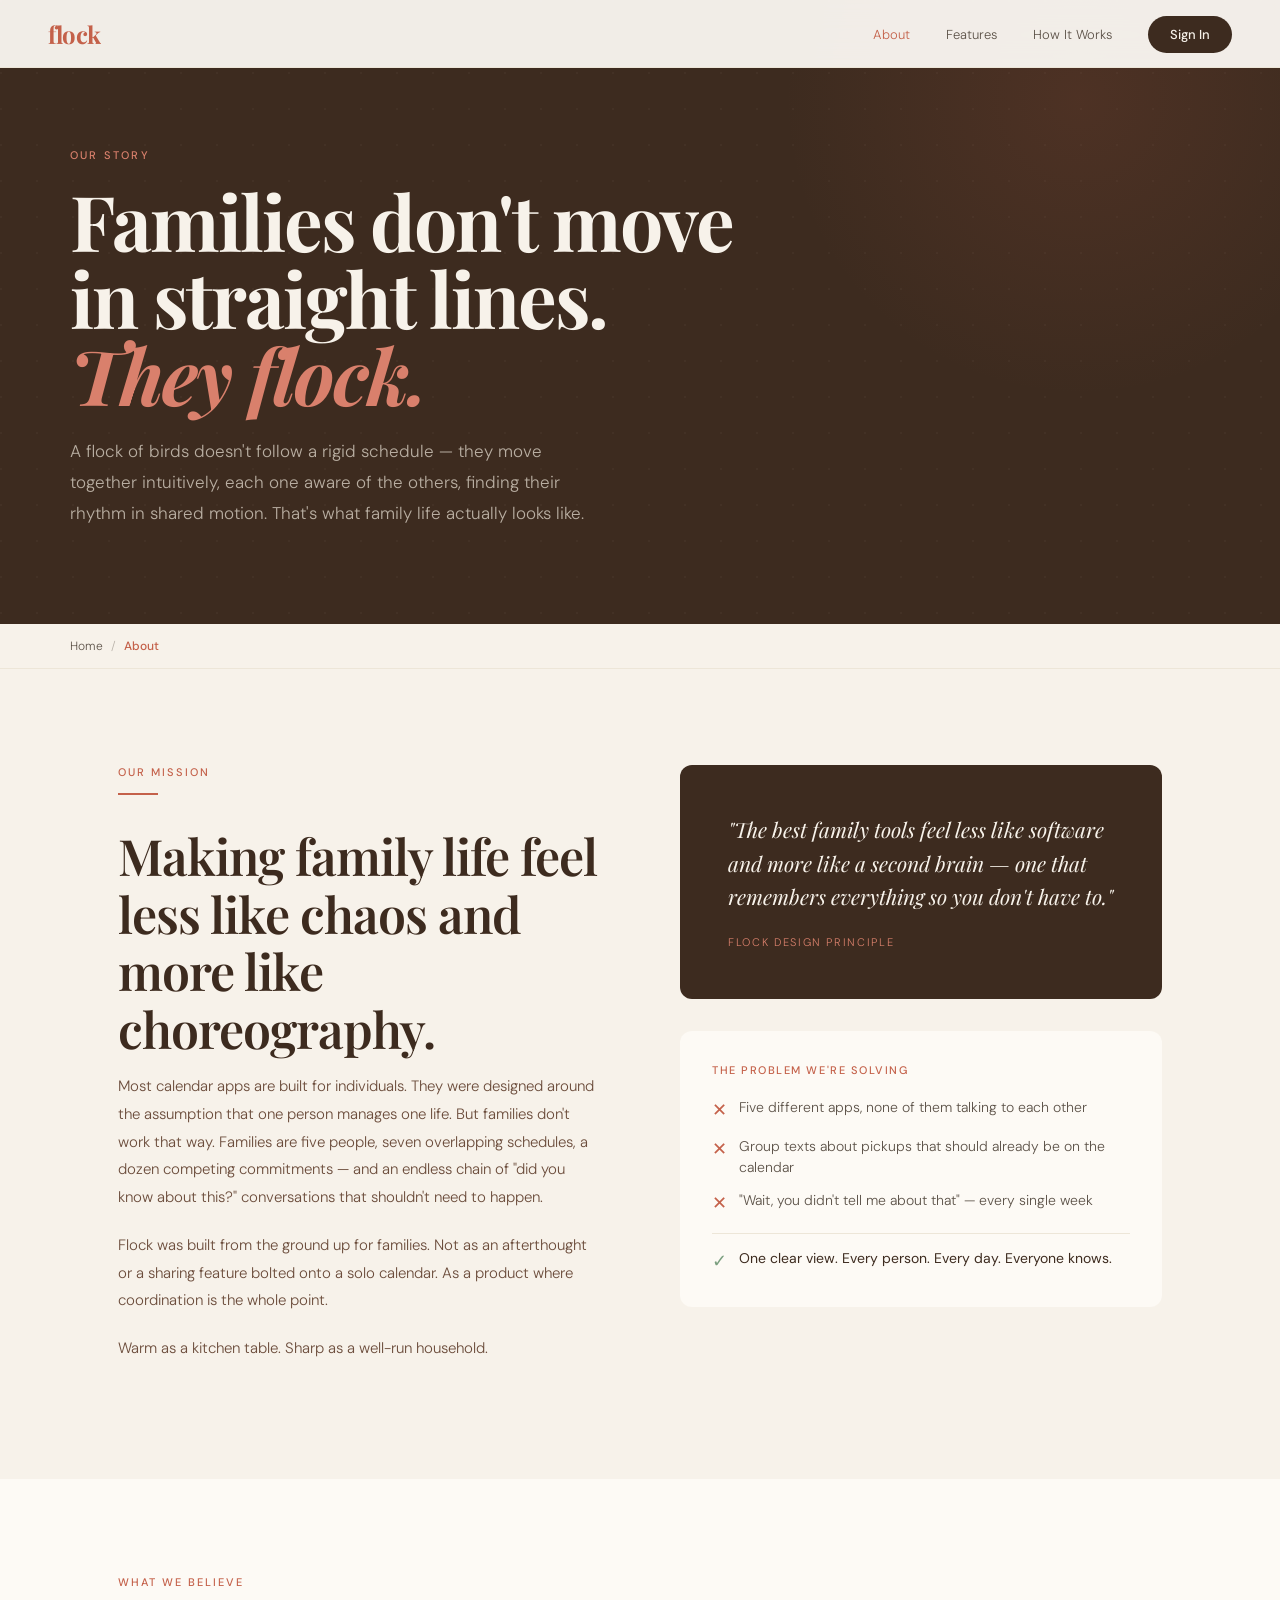
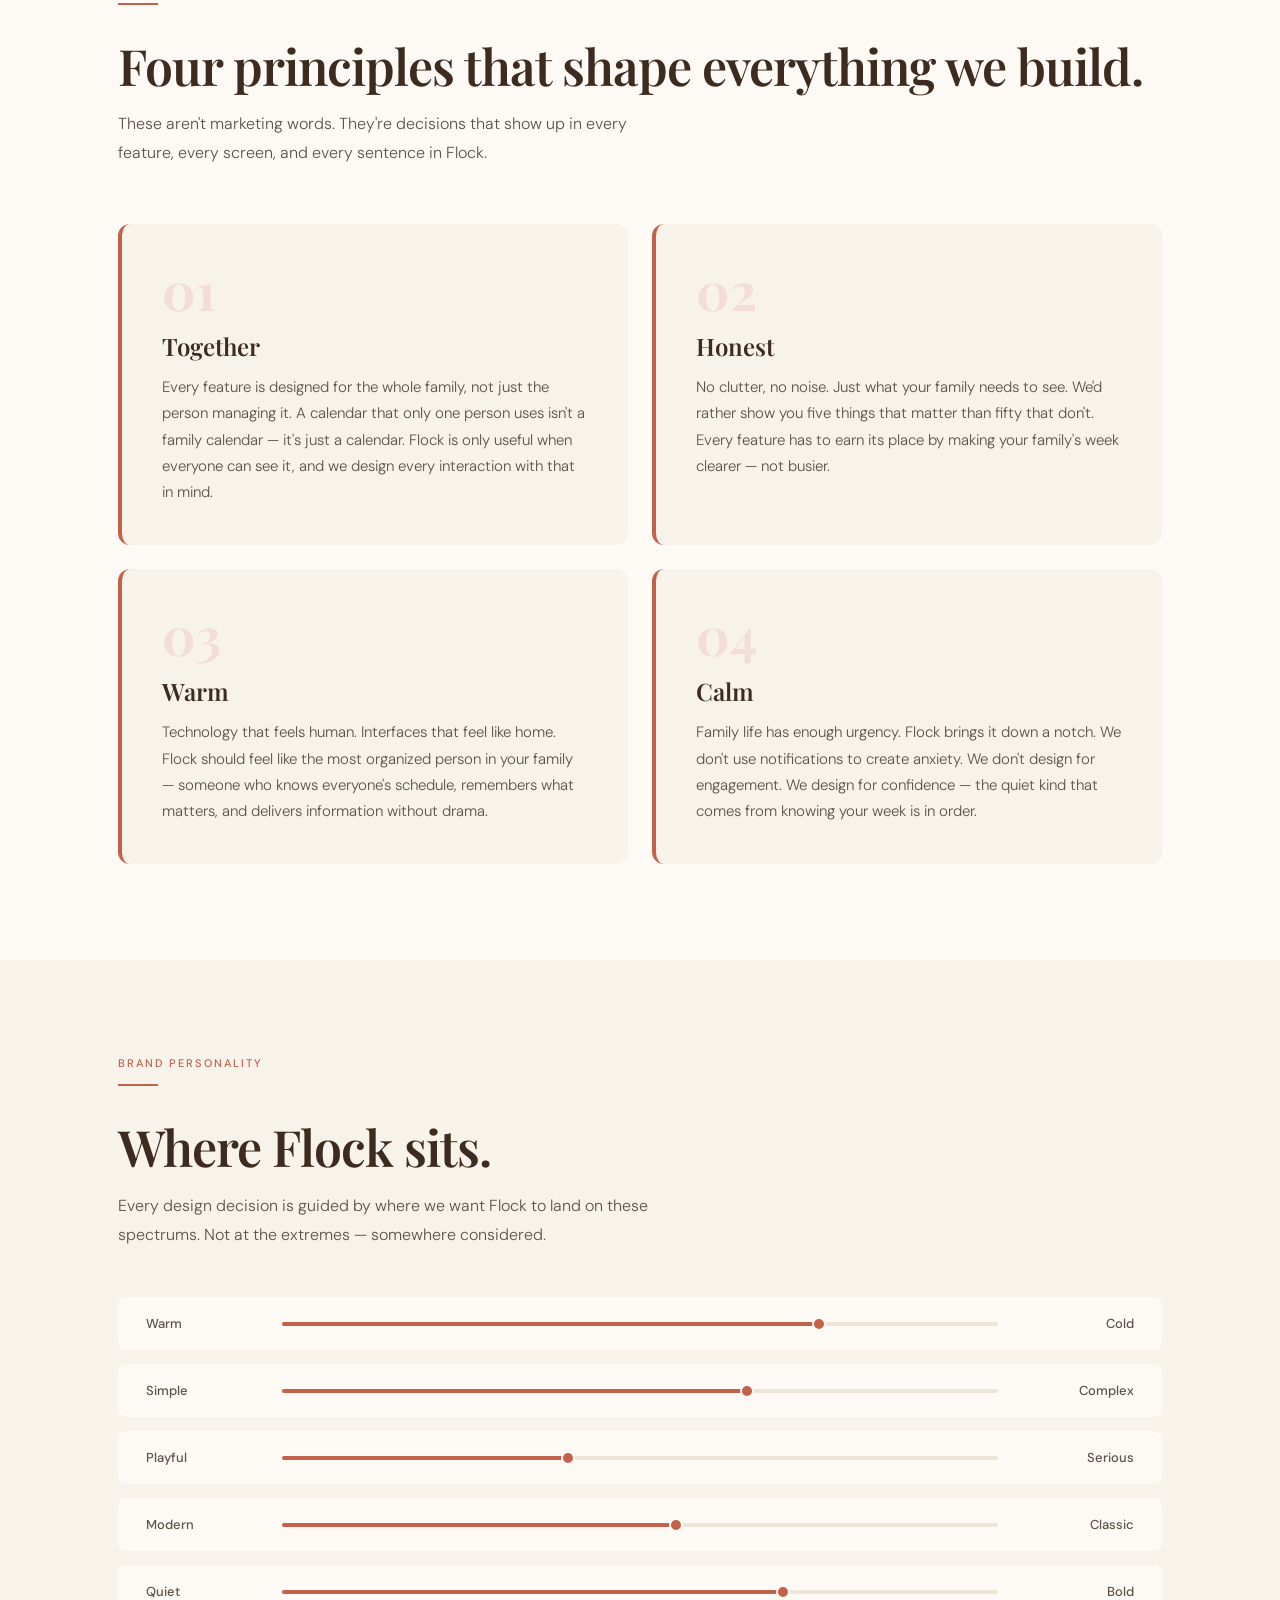
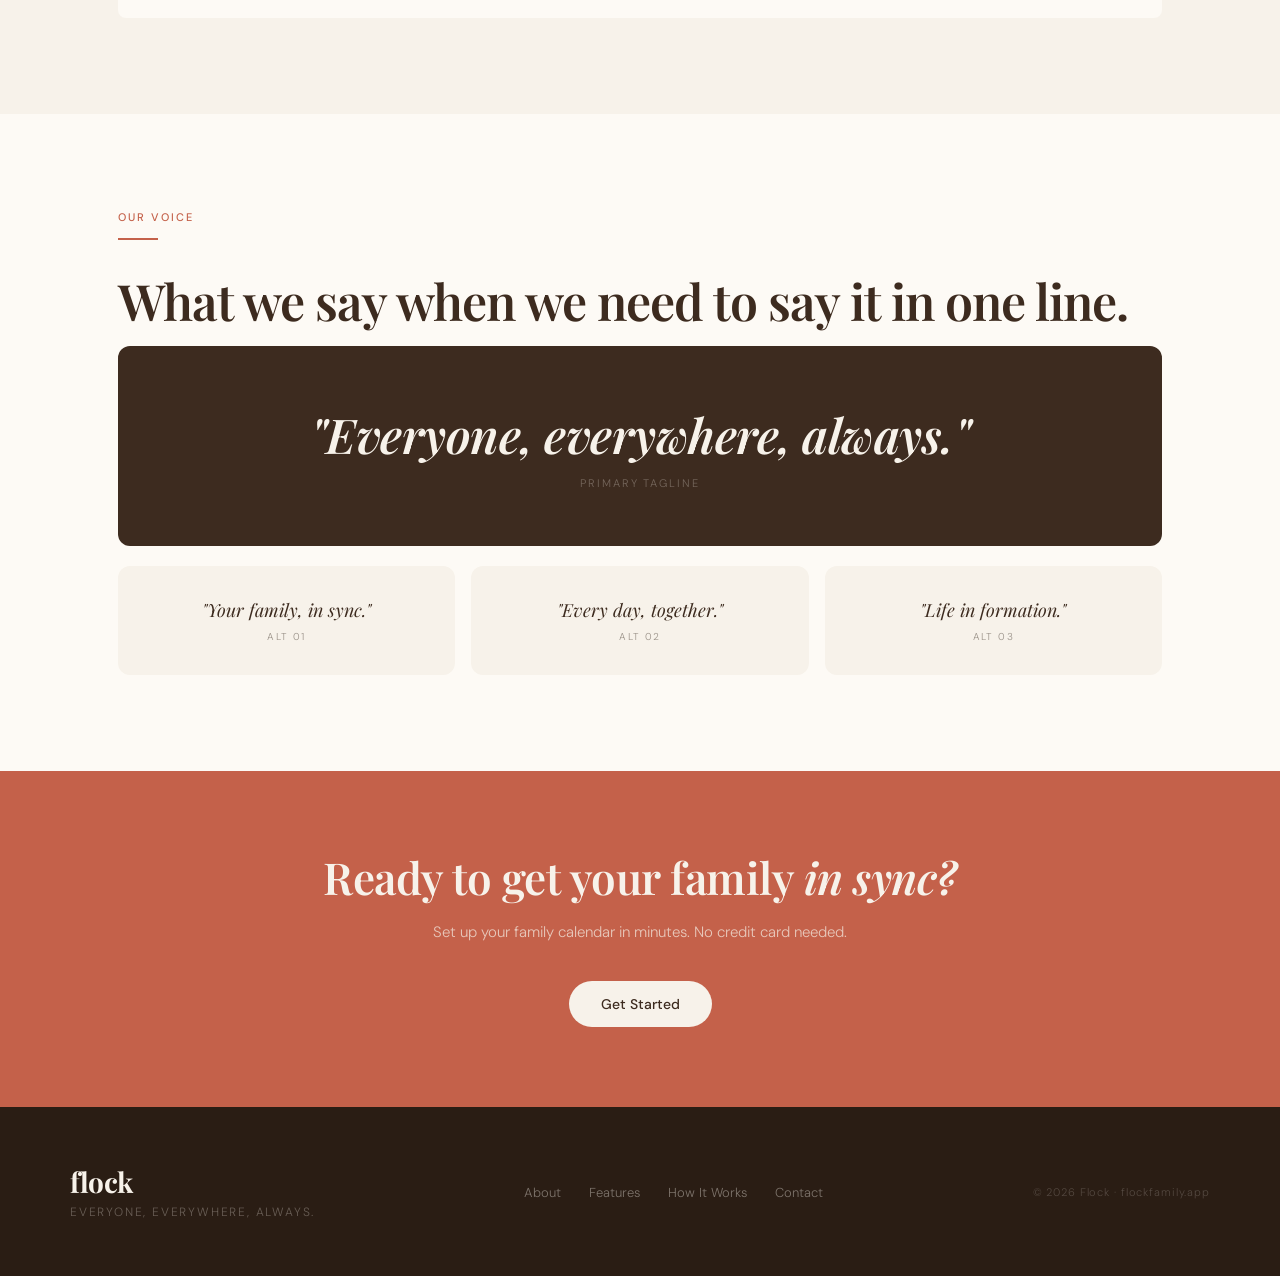
==== about.html @ 14840715 "Add files via upload" ====
<!DOCTYPE html>
<html lang="en">
<head>
<meta charset="UTF-8">
<meta name="viewport" content="width=device-width, initial-scale=1.0">
<title>About — Flock</title>
<meta name="description" content="The story, principles, and personality behind Flock — the family calendar built around how families actually live.">
<link href="https://fonts.googleapis.com/css2?family=Playfair+Display:ital,wght@0,400;0,600;0,700;1,400;1,600&family=DM+Sans:wght@300;400;500&family=DM+Mono:wght@400;500&display=swap" rel="stylesheet">
<style>
  :root {
    --terra:#C4614A; --terra-l:#D9806C; --terra-p:#F2DDD8;
    --cream:#F7F2EA; --cream-d:#EDE6D8;
    --sage:#7A9E7E; --sage-l:#A8C4AB; --sage-p:#E4EDE5;
    --bark:#3D2B1F; --bark-m:#6B4C3B;
    --white:#FDFAF5; --slate:#5C5248;
    --gold:#C9A84C; --gold-p:#F5EDD4;
  }
  *{margin:0;padding:0;box-sizing:border-box} html{scroll-behavior:smooth}
  body{background:var(--white);color:var(--bark);font-family:'DM Sans',sans-serif;font-weight:300;overflow-x:hidden}

  nav{position:fixed;top:0;left:0;right:0;z-index:100;background:rgba(253,250,245,.94);backdrop-filter:blur(14px);-webkit-backdrop-filter:blur(14px);border-bottom:1px solid var(--cream-d);padding:0 48px;height:68px;display:flex;align-items:center;justify-content:space-between}
  .nav-logo{font-family:'Playfair Display',serif;font-size:24px;font-weight:700;color:var(--terra);letter-spacing:-.5px;text-decoration:none}
  .nav-links{display:flex;align-items:center;gap:36px;list-style:none}
  .nav-links a{font-size:13px;color:var(--slate);text-decoration:none;transition:color .2s}
  .nav-links a:hover,.nav-links a.active{color:var(--terra)}
  .nav-signin{background:var(--bark);color:var(--cream)!important;padding:10px 22px;border-radius:100px;font-weight:500!important;transition:background .2s,transform .15s!important}
  .nav-signin:hover{background:var(--terra)!important;transform:translateY(-1px)}
  .nav-mobile-toggle{display:none;background:none;border:none;cursor:pointer;padding:4px}

  section{padding:96px 0}
  .container{max-width:1140px;margin:0 auto;padding:0 48px}
  .lbl{font-size:11px;font-weight:500;letter-spacing:.18em;text-transform:uppercase;color:var(--terra);margin-bottom:14px;display:block}
  .divider{width:40px;height:2px;background:var(--terra);margin-bottom:32px}
  .h2{font-family:'Playfair Display',serif;font-size:clamp(30px,4vw,50px);font-weight:600;line-height:1.15;letter-spacing:-1px;color:var(--bark);margin-bottom:16px}
  .sub{font-size:16px;line-height:1.8;color:var(--slate);max-width:560px}
  .body-text{font-size:15px;line-height:1.85;color:var(--bark-m);margin-bottom:20px}

  .page-hero{background:var(--bark);padding:148px 48px 96px;position:relative;overflow:hidden}
  .ph-dots{position:absolute;inset:0;opacity:.03;background-image:radial-gradient(circle at 1px 1px,var(--cream) 1px,transparent 0);background-size:36px 36px;pointer-events:none}
  .ph-glow{position:absolute;top:-200px;right:-100px;width:600px;height:600px;background:radial-gradient(circle,rgba(196,97,74,.12) 0%,transparent 70%);pointer-events:none}
  .ph-inner{position:relative;z-index:2;max-width:1140px;margin:0 auto}
  .ph-eye{font-size:11px;font-weight:500;letter-spacing:.2em;text-transform:uppercase;color:var(--terra-l);margin-bottom:20px;display:block}
  .ph-title{font-family:'Playfair Display',serif;font-size:clamp(42px,6vw,80px);font-weight:700;color:var(--cream);line-height:1;letter-spacing:-2px;margin-bottom:24px}
  .ph-title em{font-style:italic;color:var(--terra-l)}
  .ph-body{font-size:17px;font-weight:300;color:rgba(237,230,216,.7);line-height:1.8;max-width:540px}

  .breadcrumb{background:var(--cream);border-bottom:1px solid var(--cream-d);padding:14px 48px}
  .bc-inner{max-width:1140px;margin:0 auto;display:flex;align-items:center;gap:8px;font-size:12px;color:var(--slate)}
  .bc-inner a{color:var(--slate);text-decoration:none;transition:color .2s}
  .bc-inner a:hover{color:var(--terra)}
  .bc-sep{opacity:.4}
  .bc-cur{color:var(--terra);font-weight:500}

  .cta-strip{background:var(--terra);padding:80px 48px;text-align:center}
  .cta-strip-t{font-family:'Playfair Display',serif;font-size:clamp(26px,4vw,44px);font-weight:600;color:var(--cream);line-height:1.2;letter-spacing:-.5px;margin-bottom:16px}
  .cta-strip-t em{font-style:italic}
  .cta-strip-b{font-size:15px;color:rgba(247,242,234,.7);max-width:440px;margin:0 auto 36px;line-height:1.7}
  .btn-cream{background:var(--cream);color:var(--bark);padding:14px 32px;border-radius:100px;font-size:14px;font-weight:500;text-decoration:none;transition:background .2s,transform .15s;display:inline-block}
  .btn-cream:hover{background:var(--white);transform:translateY(-2px)}

  footer{background:#2A1D14;padding:56px 48px}
  .footer-inner{max-width:1140px;margin:0 auto;display:flex;align-items:center;justify-content:space-between;flex-wrap:wrap;gap:24px}
  .footer-logo{font-family:'Playfair Display',serif;font-size:28px;font-weight:700;color:var(--cream);letter-spacing:-.5px}
  .footer-tagline{font-size:12px;color:rgba(247,242,234,.3);letter-spacing:.15em;text-transform:uppercase;margin-top:4px}
  .footer-links{display:flex;gap:28px;list-style:none;flex-wrap:wrap}
  .footer-links a{font-size:13px;color:rgba(247,242,234,.4);text-decoration:none;transition:color .2s}
  .footer-links a:hover{color:var(--cream)}
  .footer-copy{font-size:11px;color:rgba(247,242,234,.2);letter-spacing:.08em}

  .reveal{opacity:0;transform:translateY(28px);transition:opacity .7s ease,transform .7s ease}
  .reveal.visible{opacity:1;transform:none}

  @media(max-width:900px){
    nav{padding:0 24px}
    .nav-links{display:none}
    .nav-links.open{display:flex;flex-direction:column;position:fixed;top:68px;left:0;right:0;background:var(--white);padding:24px;border-bottom:1px solid var(--cream-d);gap:20px;z-index:99}
    .nav-mobile-toggle{display:flex}
    .container{padding:0 24px}
    section{padding:64px 0}
    .page-hero{padding:120px 24px 72px}
    .breadcrumb{padding:14px 24px}
    .cta-strip{padding:64px 24px}
    .footer-inner{flex-direction:column;text-align:center}
    .footer-links{justify-content:center}
  }

  /* mission */
  #mission{background:var(--cream)}
  .two-col{display:grid;grid-template-columns:1fr 1fr;gap:80px;align-items:start}
  .pull-quote{background:var(--bark);padding:48px;border-radius:12px;margin-bottom:32px}
  .pq-text{font-family:'Playfair Display',serif;font-size:21px;font-style:italic;color:var(--cream);line-height:1.6;margin-bottom:16px}
  .pq-attr{font-size:11px;letter-spacing:.15em;text-transform:uppercase;color:var(--terra-l)}

  /* pillars */
  #pillars{background:var(--white)}
  .pillars-grid{display:grid;grid-template-columns:1fr 1fr;gap:24px;margin-top:56px}
  .pillar{padding:40px;background:var(--cream);border-radius:12px;border-left:4px solid var(--terra)}
  .pillar-num{font-family:'Playfair Display',serif;font-size:52px;font-weight:700;color:var(--terra-p);line-height:1;margin-bottom:14px}
  .pillar-t{font-family:'Playfair Display',serif;font-size:24px;font-weight:600;color:var(--bark);margin-bottom:12px}
  .pillar-b{font-size:15px;line-height:1.75;color:var(--slate)}

  /* spectrum */
  #personality{background:var(--cream)}
  .spectrum{display:grid;gap:14px;margin-top:48px}
  .sp-row{display:grid;grid-template-columns:120px 1fr 120px;align-items:center;gap:16px;padding:18px 28px;background:var(--white);border-radius:8px}
  .sp-lbl{font-size:13px;font-weight:500;color:var(--slate)}
  .sp-lbl.r{text-align:right}
  .sp-bar{height:4px;background:var(--cream-d);border-radius:100px;position:relative}
  .sp-fill{position:absolute;top:0;bottom:0;background:var(--terra);border-radius:100px}
  .sp-dot{position:absolute;top:50%;transform:translateY(-50%);width:14px;height:14px;background:var(--terra);border:2px solid var(--white);border-radius:50%;margin-left:-7px}

  /* taglines */
  #taglines{background:var(--white)}
  .tl-primary{background:var(--bark);padding:56px;border-radius:12px;text-align:center;margin-bottom:20px}
  .tl-primary-t{font-family:'Playfair Display',serif;font-size:clamp(26px,4vw,48px);font-style:italic;font-weight:600;color:var(--cream);letter-spacing:-.5px;margin-bottom:10px}
  .tl-primary-l{font-size:11px;letter-spacing:.18em;text-transform:uppercase;color:rgba(247,242,234,.3)}
  .tl-alts{display:grid;grid-template-columns:repeat(3,1fr);gap:16px}
  .tl-alt{background:var(--cream);padding:32px;border-radius:12px;text-align:center}
  .tl-alt-t{font-family:'Playfair Display',serif;font-size:18px;font-style:italic;color:var(--bark);margin-bottom:8px}
  .tl-alt-l{font-size:10px;letter-spacing:.14em;text-transform:uppercase;color:var(--slate);opacity:.6}

  @media(max-width:900px){
    .two-col{grid-template-columns:1fr;gap:40px}
    .pillars-grid{grid-template-columns:1fr}
    .tl-alts{grid-template-columns:1fr}
    .sp-row{grid-template-columns:80px 1fr 80px;padding:14px 16px}
    .sp-lbl{font-size:11px}
  }
</style>
</head>
<body>
<nav>
  <a href="/" class="nav-logo">flock</a>
  <ul class="nav-links" id="navLinks">
    <li><a href="/about.html" class="active">About</a></li>
    <li><a href="/features.html">Features</a></li>
    <li><a href="/how-it-works.html">How It Works</a></li>
    <li><a href="https://app.flockfamily.app" class="nav-signin">Sign In</a></li>
  </ul>
  <button class="nav-mobile-toggle" id="menuToggle" aria-label="Menu">
    <svg width="22" height="22" viewBox="0 0 22 22" fill="none">
      <rect y="4" width="22" height="2" rx="1" fill="#3D2B1F"/>
      <rect y="10" width="22" height="2" rx="1" fill="#3D2B1F"/>
      <rect y="16" width="22" height="2" rx="1" fill="#3D2B1F"/>
    </svg>
  </button>
</nav>
<div class="page-hero">
  <div class="ph-dots"></div><div class="ph-glow"></div>
  <div class="ph-inner">
    <span class="ph-eye">Our Story</span>
    <h1 class="ph-title">Families don't move<br>in straight lines.<br><em>They flock.</em></h1>
    <p class="ph-body">A flock of birds doesn't follow a rigid schedule — they move together intuitively, each one aware of the others, finding their rhythm in shared motion. That's what family life actually looks like.</p>
  </div>
</div>
<div class="breadcrumb"><div class="bc-inner"><a href="/">Home</a><span class="bc-sep">/</span><span class="bc-cur">About</span></div></div>

<section id="mission">
  <div class="container">
    <div class="two-col">
      <div class="reveal">
        <span class="lbl">Our Mission</span>
        <div class="divider"></div>
        <h2 class="h2">Making family life feel less like chaos and more like choreography.</h2>
        <p class="body-text">Most calendar apps are built for individuals. They were designed around the assumption that one person manages one life. But families don't work that way. Families are five people, seven overlapping schedules, a dozen competing commitments — and an endless chain of "did you know about this?" conversations that shouldn't need to happen.</p>
        <p class="body-text">Flock was built from the ground up for families. Not as an afterthought or a sharing feature bolted onto a solo calendar. As a product where coordination is the whole point.</p>
        <p class="body-text">Warm as a kitchen table. Sharp as a well-run household.</p>
      </div>
      <div class="reveal">
        <div class="pull-quote">
          <p class="pq-text">"The best family tools feel less like software and more like a second brain — one that remembers everything so you don't have to."</p>
          <span class="pq-attr">Flock Design Principle</span>
        </div>
        <div style="padding:32px;background:var(--white);border-radius:12px;">
          <div style="font-size:11px;font-weight:500;letter-spacing:.14em;text-transform:uppercase;color:var(--terra);margin-bottom:20px;">The problem we're solving</div>
          <div style="display:flex;flex-direction:column;gap:12px;">
            <div style="display:flex;gap:12px;align-items:flex-start;font-size:14px;color:var(--slate);line-height:1.5;"><span style="color:var(--terra);font-size:18px;flex-shrink:0;">&#x2715;</span>Five different apps, none of them talking to each other</div>
            <div style="display:flex;gap:12px;align-items:flex-start;font-size:14px;color:var(--slate);line-height:1.5;"><span style="color:var(--terra);font-size:18px;flex-shrink:0;">&#x2715;</span>Group texts about pickups that should already be on the calendar</div>
            <div style="display:flex;gap:12px;align-items:flex-start;font-size:14px;color:var(--slate);line-height:1.5;"><span style="color:var(--terra);font-size:18px;flex-shrink:0;">&#x2715;</span>"Wait, you didn't tell me about that" — every single week</div>
            <div style="border-top:1px solid var(--cream-d);padding-top:14px;margin-top:4px;display:flex;gap:12px;align-items:flex-start;font-size:14px;color:var(--bark);line-height:1.5;font-weight:400;"><span style="color:var(--sage);font-size:18px;flex-shrink:0;">&#x2713;</span>One clear view. Every person. Every day. Everyone knows.</div>
          </div>
        </div>
      </div>
    </div>
  </div>
</section>

<section id="pillars">
  <div class="container">
    <div class="reveal">
      <span class="lbl">What We Believe</span>
      <div class="divider"></div>
      <h2 class="h2">Four principles that shape everything we build.</h2>
      <p class="sub">These aren't marketing words. They're decisions that show up in every feature, every screen, and every sentence in Flock.</p>
    </div>
    <div class="pillars-grid">
      <div class="pillar reveal">
        <div class="pillar-num">01</div>
        <div class="pillar-t">Together</div>
        <p class="pillar-b">Every feature is designed for the whole family, not just the person managing it. A calendar that only one person uses isn't a family calendar — it's just a calendar. Flock is only useful when everyone can see it, and we design every interaction with that in mind.</p>
      </div>
      <div class="pillar reveal">
        <div class="pillar-num">02</div>
        <div class="pillar-t">Honest</div>
        <p class="pillar-b">No clutter, no noise. Just what your family needs to see. We'd rather show you five things that matter than fifty that don't. Every feature has to earn its place by making your family's week clearer — not busier.</p>
      </div>
      <div class="pillar reveal">
        <div class="pillar-num">03</div>
        <div class="pillar-t">Warm</div>
        <p class="pillar-b">Technology that feels human. Interfaces that feel like home. Flock should feel like the most organized person in your family — someone who knows everyone's schedule, remembers what matters, and delivers information without drama.</p>
      </div>
      <div class="pillar reveal">
        <div class="pillar-num">04</div>
        <div class="pillar-t">Calm</div>
        <p class="pillar-b">Family life has enough urgency. Flock brings it down a notch. We don't use notifications to create anxiety. We don't design for engagement. We design for confidence — the quiet kind that comes from knowing your week is in order.</p>
      </div>
    </div>
  </div>
</section>

<section id="personality">
  <div class="container">
    <div class="reveal">
      <span class="lbl">Brand Personality</span>
      <div class="divider"></div>
      <h2 class="h2">Where Flock sits.</h2>
      <p class="sub">Every design decision is guided by where we want Flock to land on these spectrums. Not at the extremes — somewhere considered.</p>
    </div>
    <div class="spectrum reveal">
      <div class="sp-row"><span class="sp-lbl">Warm</span><div class="sp-bar"><div class="sp-fill" style="width:75%"></div><div class="sp-dot" style="left:75%"></div></div><span class="sp-lbl r">Cold</span></div>
      <div class="sp-row"><span class="sp-lbl">Simple</span><div class="sp-bar"><div class="sp-fill" style="width:65%"></div><div class="sp-dot" style="left:65%"></div></div><span class="sp-lbl r">Complex</span></div>
      <div class="sp-row"><span class="sp-lbl">Playful</span><div class="sp-bar"><div class="sp-fill" style="width:40%"></div><div class="sp-dot" style="left:40%"></div></div><span class="sp-lbl r">Serious</span></div>
      <div class="sp-row"><span class="sp-lbl">Modern</span><div class="sp-bar"><div class="sp-fill" style="width:55%"></div><div class="sp-dot" style="left:55%"></div></div><span class="sp-lbl r">Classic</span></div>
      <div class="sp-row"><span class="sp-lbl">Quiet</span><div class="sp-bar"><div class="sp-fill" style="width:70%"></div><div class="sp-dot" style="left:70%"></div></div><span class="sp-lbl r">Bold</span></div>
    </div>
  </div>
</section>

<section id="taglines">
  <div class="container">
    <div class="reveal"><span class="lbl">Our Voice</span><div class="divider"></div><h2 class="h2">What we say when we need to say it in one line.</h2></div>
    <div class="reveal">
      <div class="tl-primary"><div class="tl-primary-t">"Everyone, everywhere, always."</div><div class="tl-primary-l">Primary Tagline</div></div>
      <div class="tl-alts">
        <div class="tl-alt"><div class="tl-alt-t">"Your family, in sync."</div><div class="tl-alt-l">Alt 01</div></div>
        <div class="tl-alt"><div class="tl-alt-t">"Every day, together."</div><div class="tl-alt-l">Alt 02</div></div>
        <div class="tl-alt"><div class="tl-alt-t">"Life in formation."</div><div class="tl-alt-l">Alt 03</div></div>
      </div>
    </div>
  </div>
</section>

<div class="cta-strip">
  <h2 class="cta-strip-t">Ready to get your family <em>in sync?</em></h2>
  <p class="cta-strip-b">Set up your family calendar in minutes. No credit card needed.</p>
  <a href="https://app.flockfamily.app" class="btn-cream">Get Started</a>
</div>

<footer>
  <div class="footer-inner">
    <div>
      <div class="footer-logo">flock</div>
      <div class="footer-tagline">Everyone, everywhere, always.</div>
    </div>
    <ul class="footer-links">
      <li><a href="/about.html">About</a></li>
      <li><a href="/features.html">Features</a></li>
      <li><a href="/how-it-works.html">How It Works</a></li>
      <li><a href="mailto:hello@flockfamily.app">Contact</a></li>
    </ul>
    <div class="footer-copy">&copy; 2026 Flock &middot; flockfamily.app</div>
  </div>
</footer>
<script>
  document.querySelectorAll('.reveal').forEach(el => {
    new IntersectionObserver(([e], o) => {
      if (e.isIntersecting) { e.target.classList.add('visible'); o.unobserve(e.target); }
    }, { threshold: 0.08 }).observe(el);
  });
  document.getElementById('menuToggle').addEventListener('click', () =>
    document.getElementById('navLinks').classList.toggle('open'));
</script>
</body>
</html>
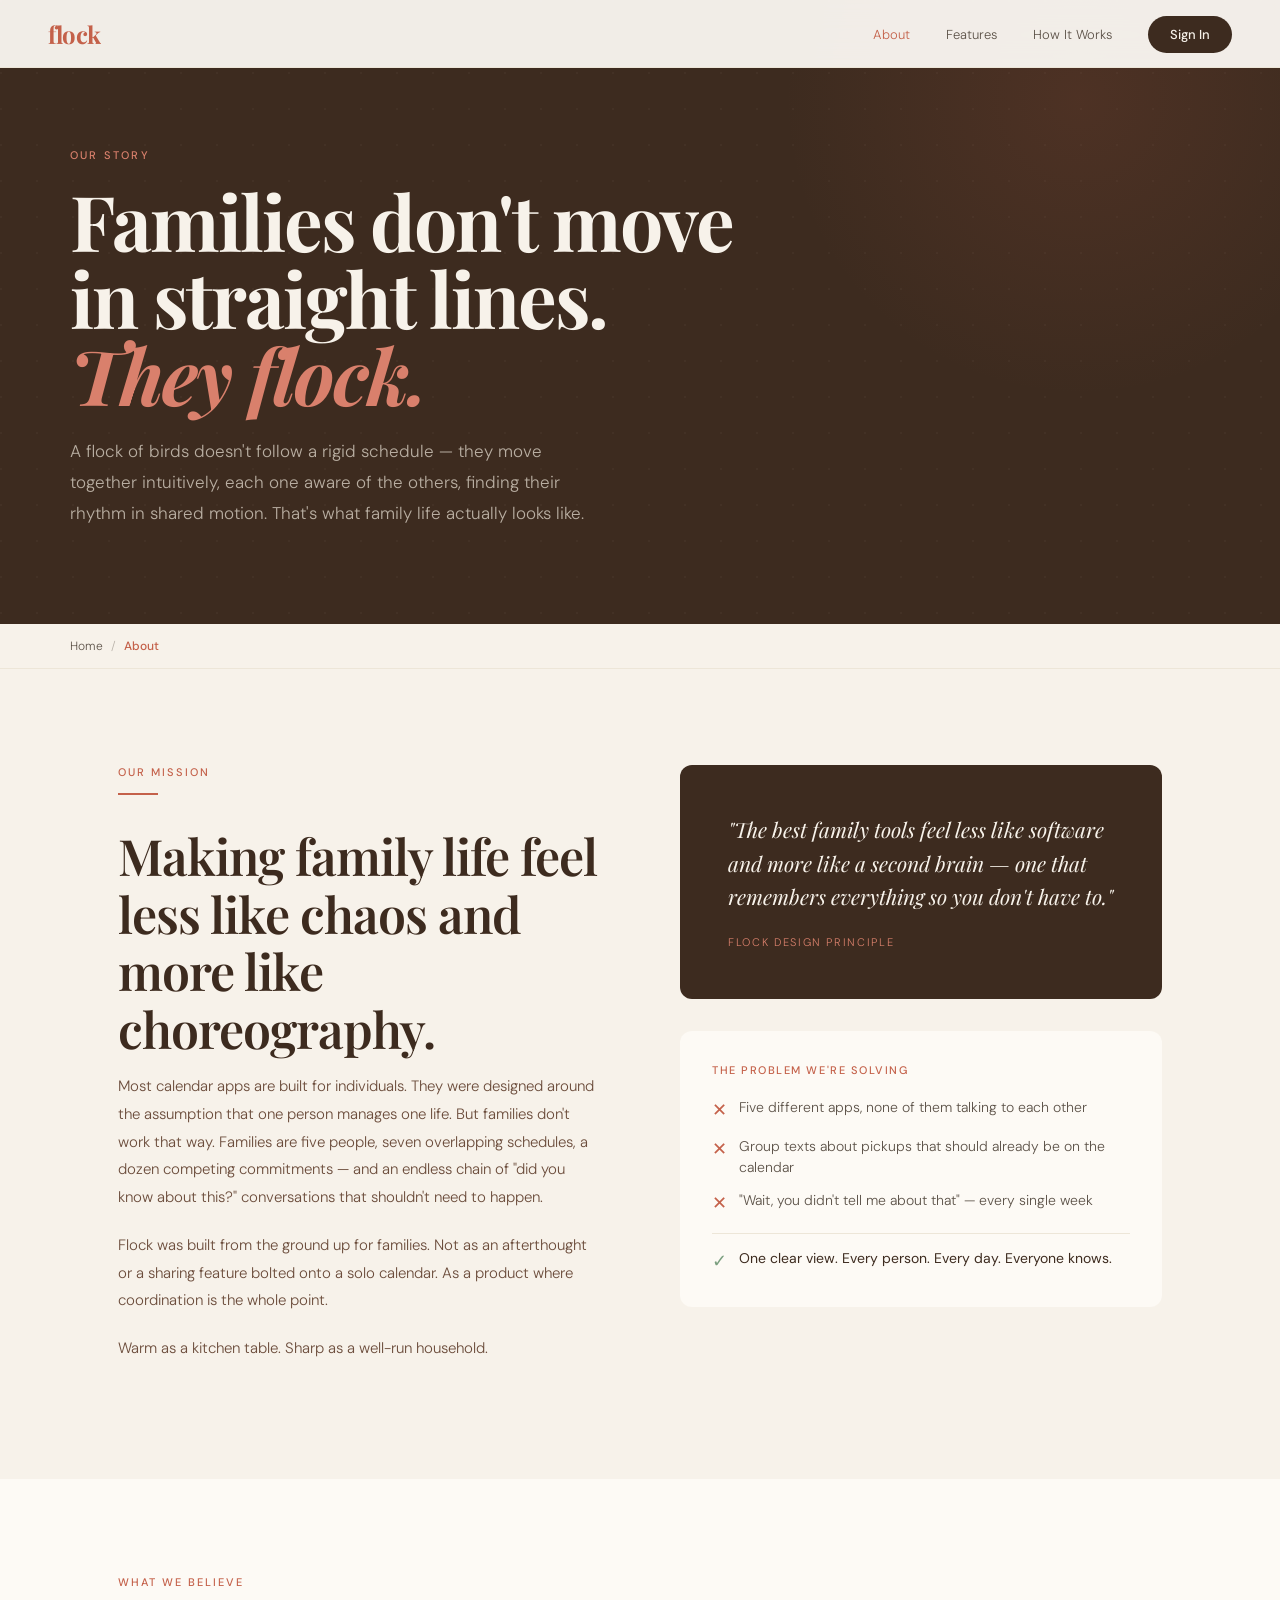
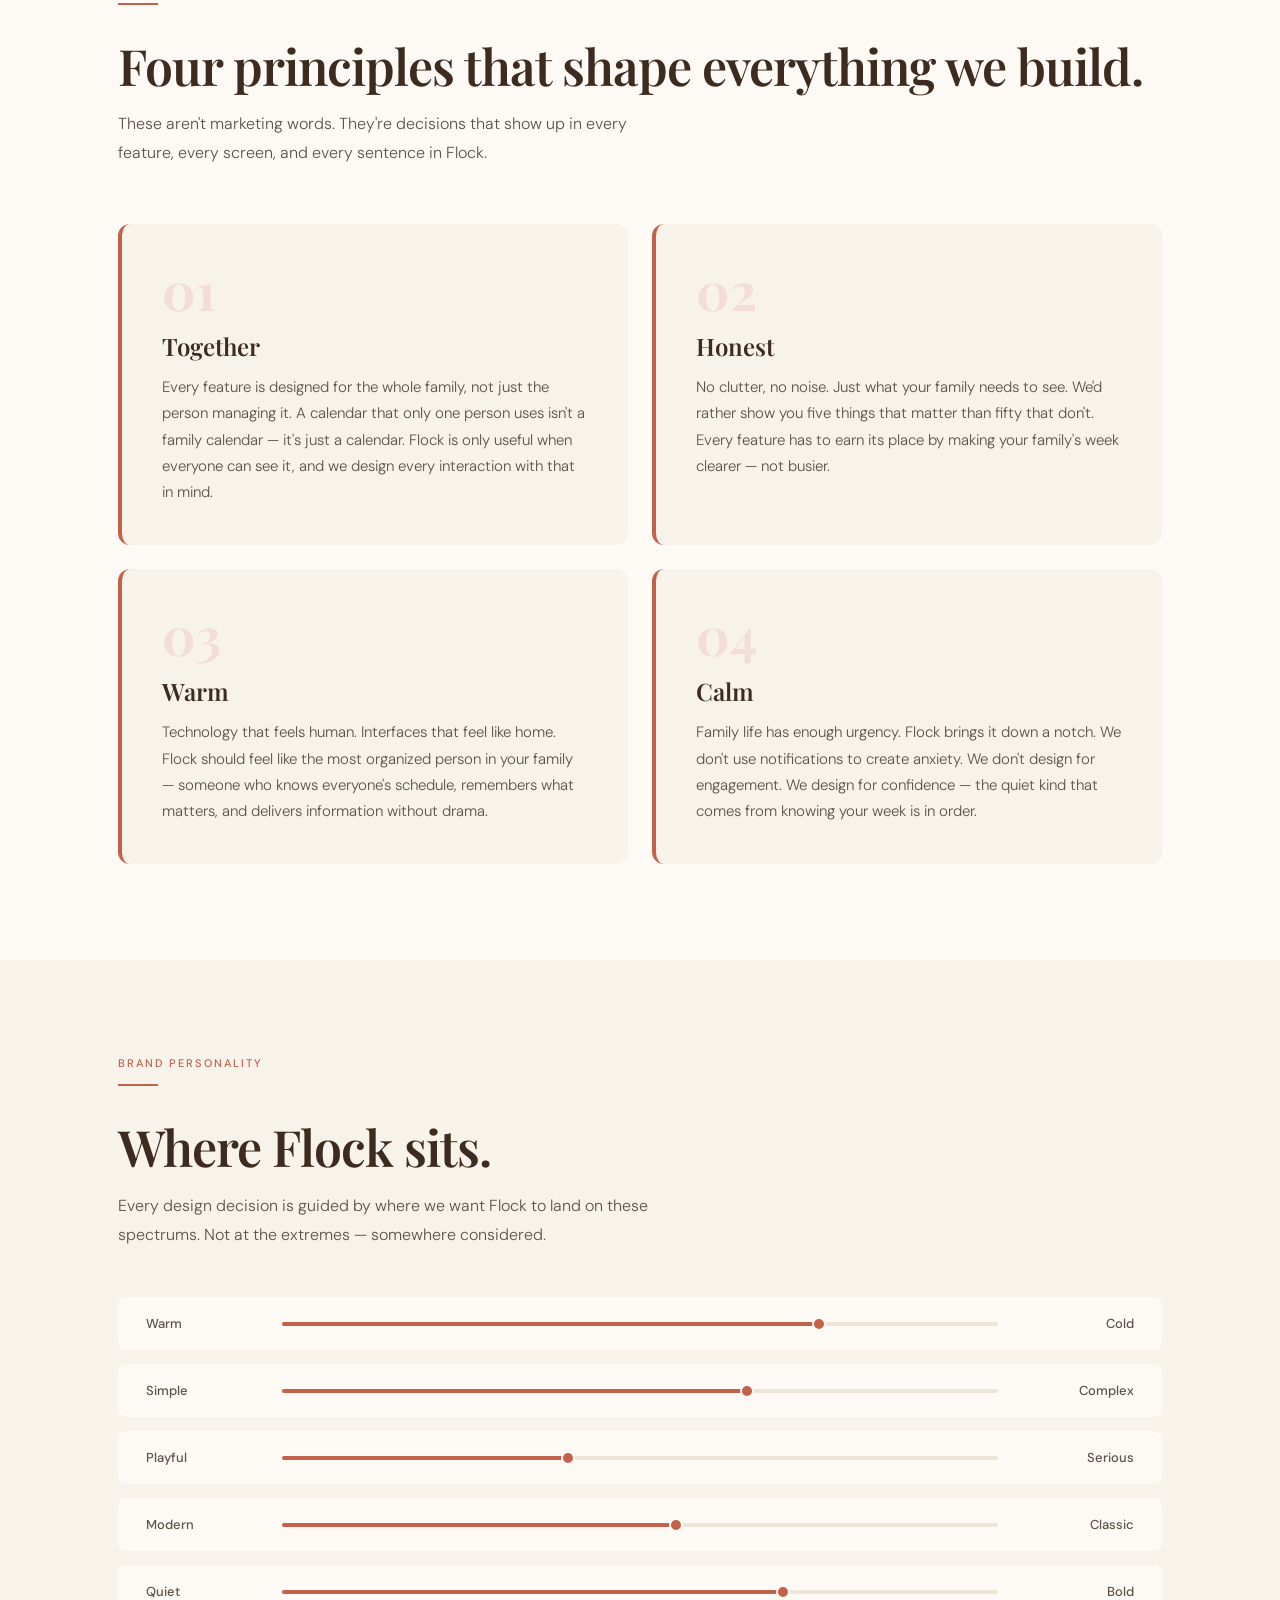
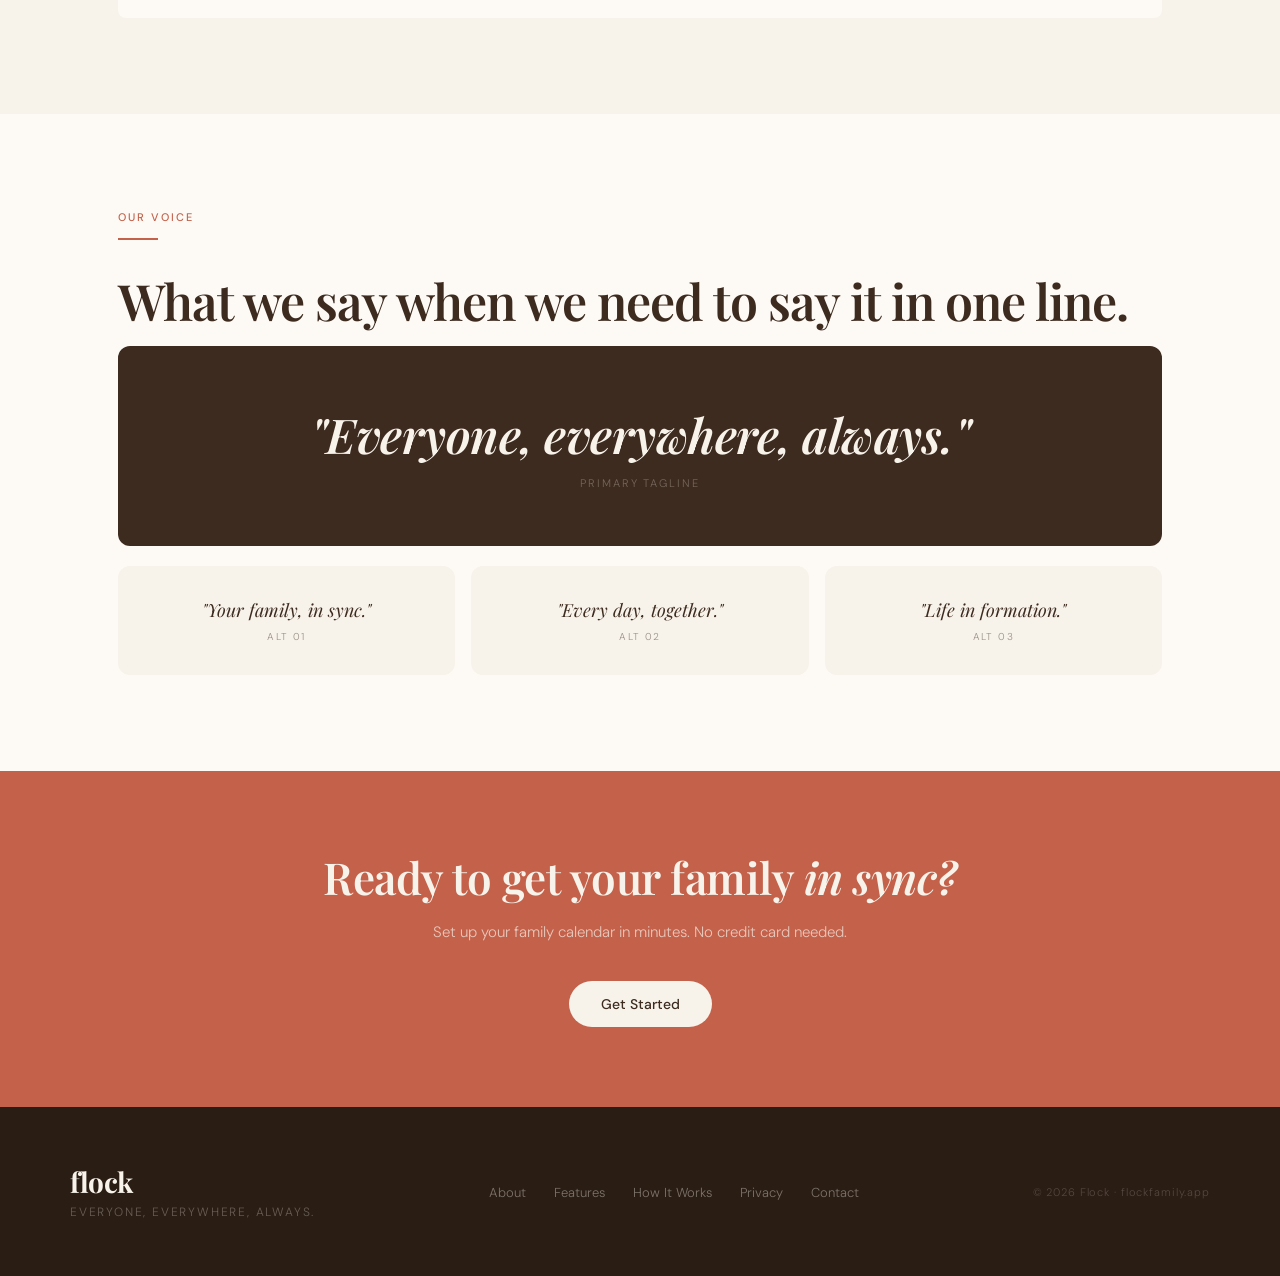
==== commit 99bf5cb4: "Add privacy policy page and footer links - New privacy.html: covers data collected, third-party serv" ====
--- a/about.html
+++ b/about.html
@@ -253,7 +253,7 @@
 <div class="cta-strip">
   <h2 class="cta-strip-t">Ready to get your family <em>in sync?</em></h2>
   <p class="cta-strip-b">Set up your family calendar in minutes. No credit card needed.</p>
-  <a href="https://app.flockfamily.app" class="btn-cream">Get Started</a>
+  <a href="https://app.flockfamily.app/signup" class="btn-cream">Get Started</a>
 </div>
 
 <footer>
@@ -266,6 +266,7 @@
       <li><a href="/about.html">About</a></li>
       <li><a href="/features.html">Features</a></li>
       <li><a href="/how-it-works.html">How It Works</a></li>
+      <li><a href="/privacy.html">Privacy</a></li>
       <li><a href="mailto:hello@flockfamily.app">Contact</a></li>
     </ul>
     <div class="footer-copy">&copy; 2026 Flock &middot; flockfamily.app</div>
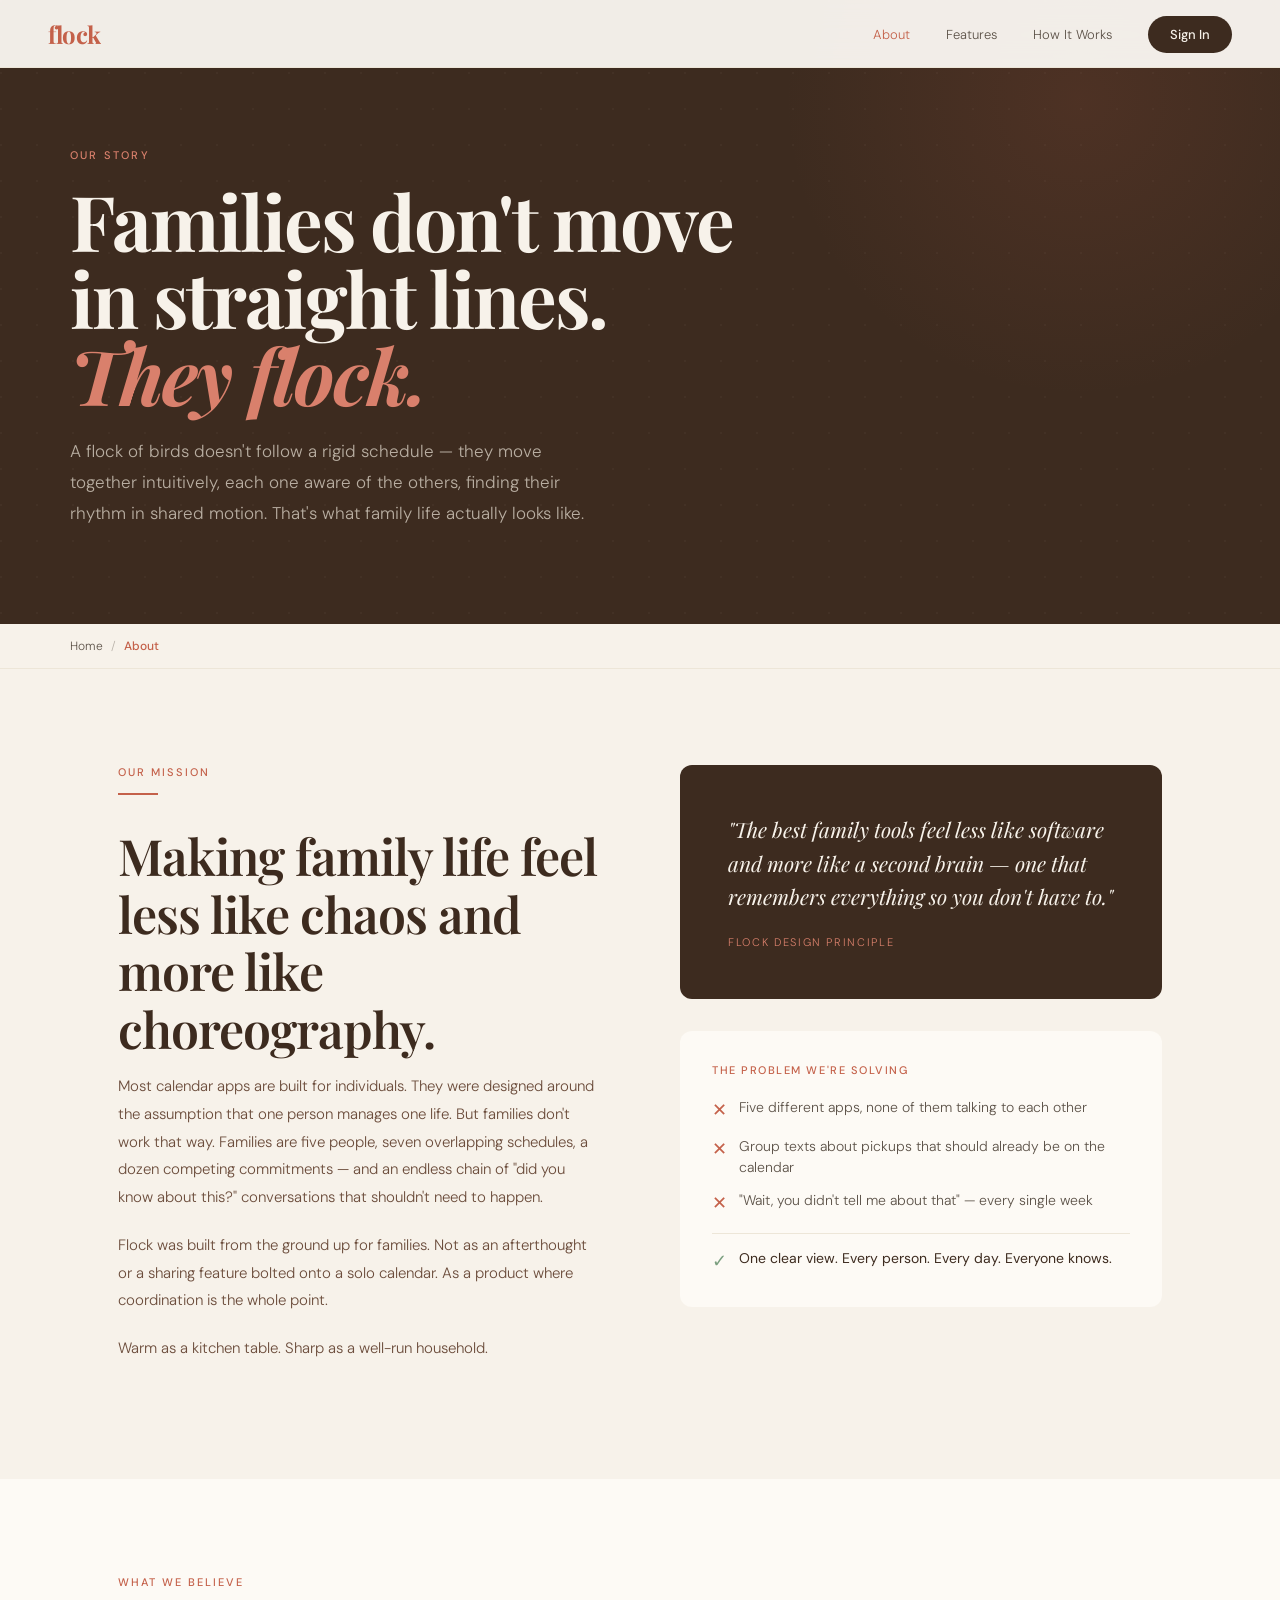
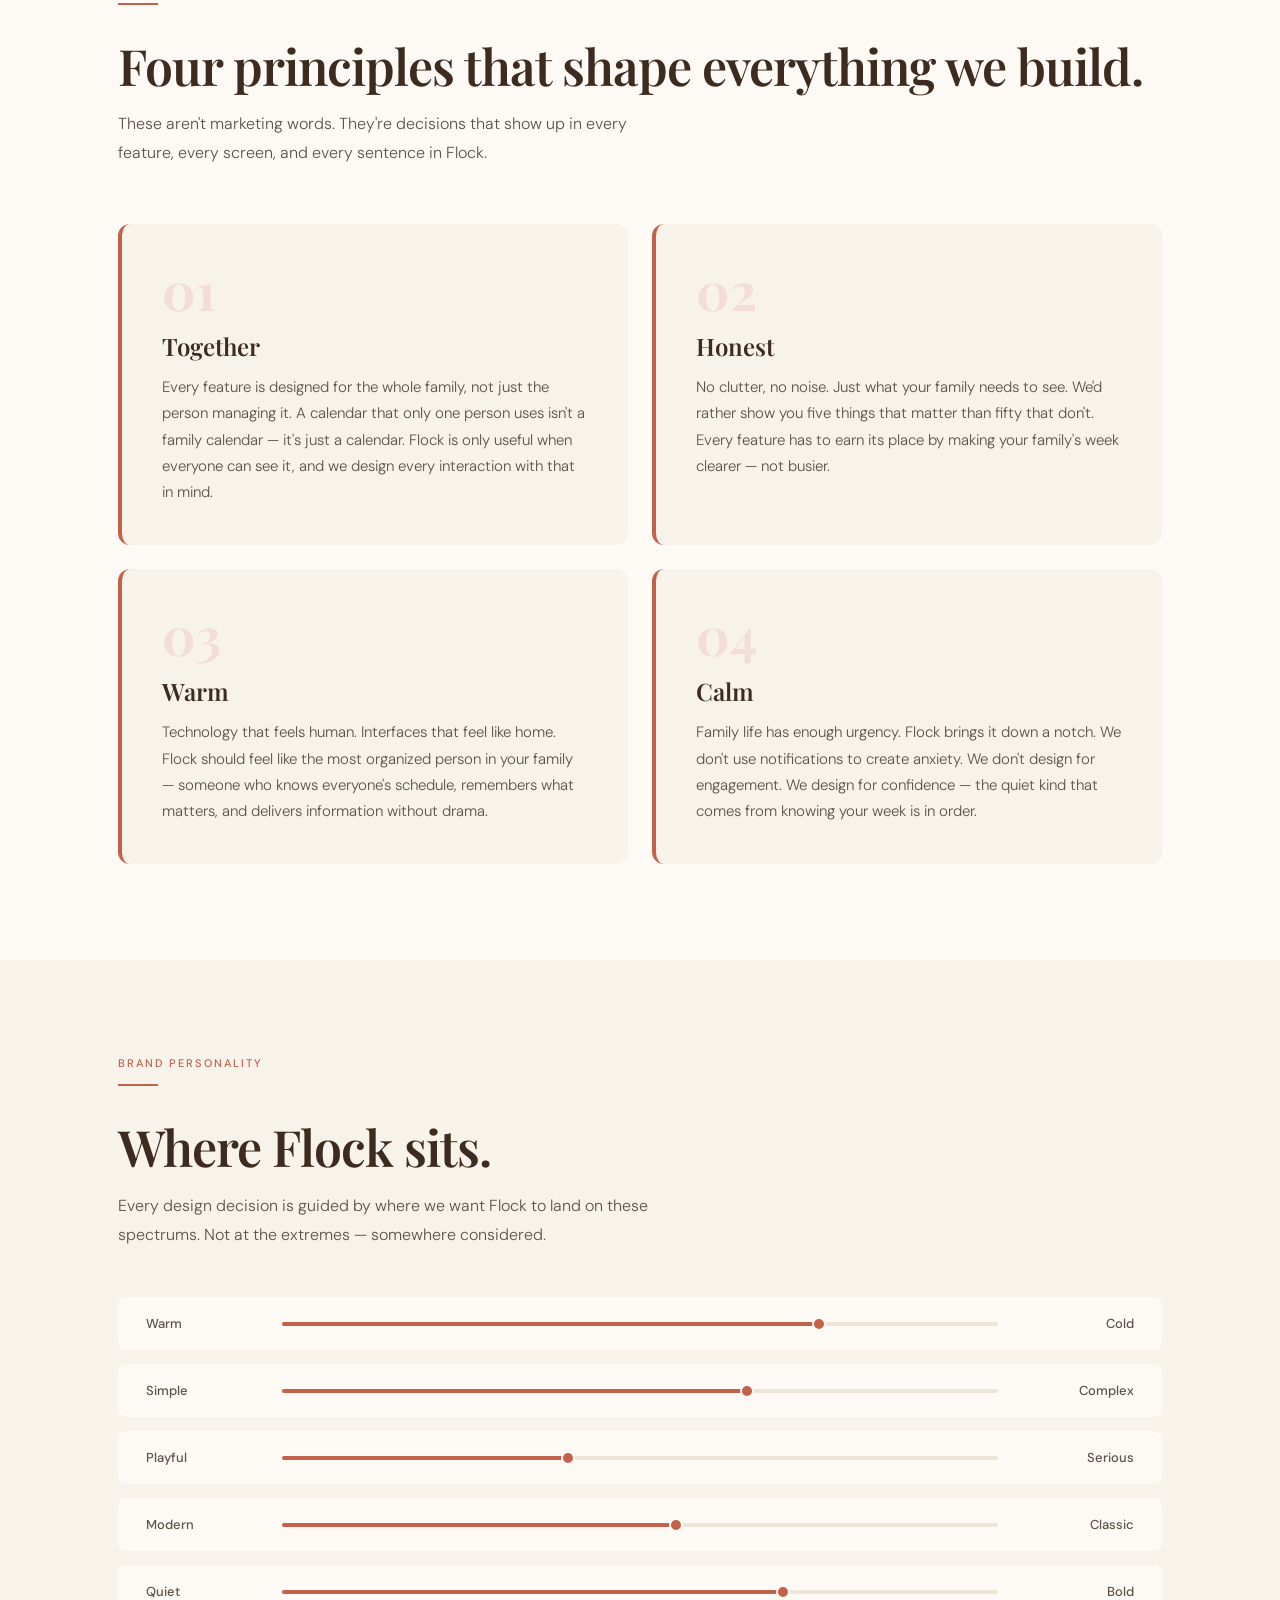
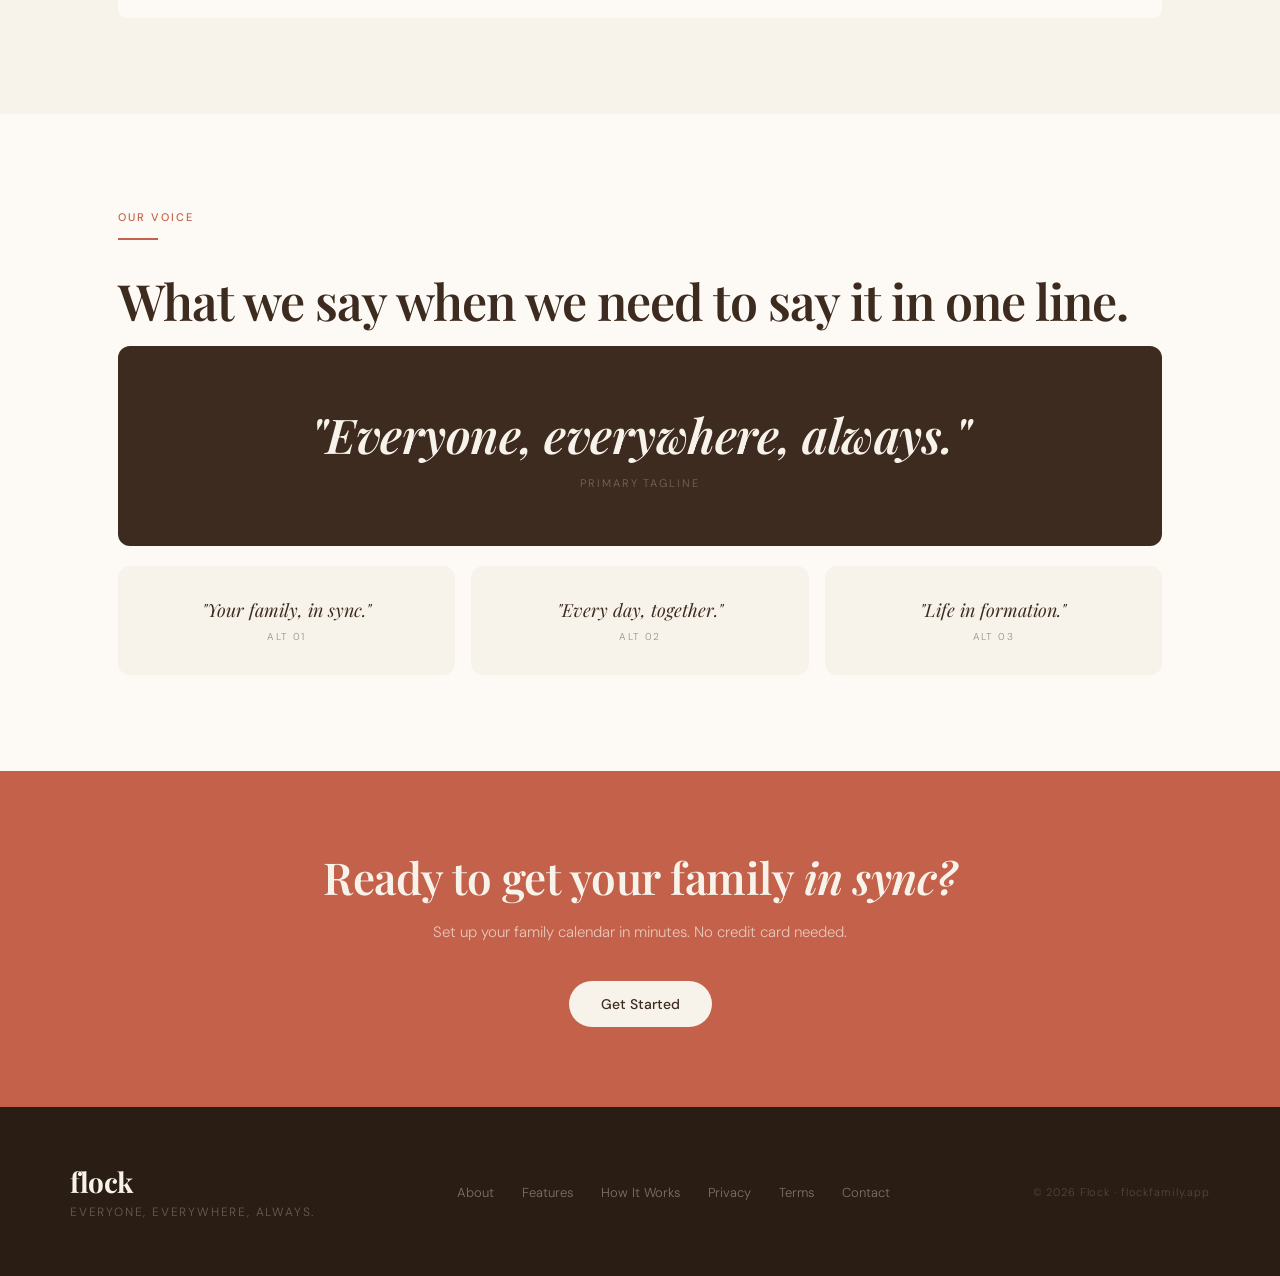
==== commit 35782287: "Add terms of service page and footer links - New terms.html: covers account responsibility, data own" ====
--- a/about.html
+++ b/about.html
@@ -267,6 +267,7 @@
       <li><a href="/features.html">Features</a></li>
       <li><a href="/how-it-works.html">How It Works</a></li>
       <li><a href="/privacy.html">Privacy</a></li>
+      <li><a href="/terms.html">Terms</a></li>
       <li><a href="mailto:hello@flockfamily.app">Contact</a></li>
     </ul>
     <div class="footer-copy">&copy; 2026 Flock &middot; flockfamily.app</div>
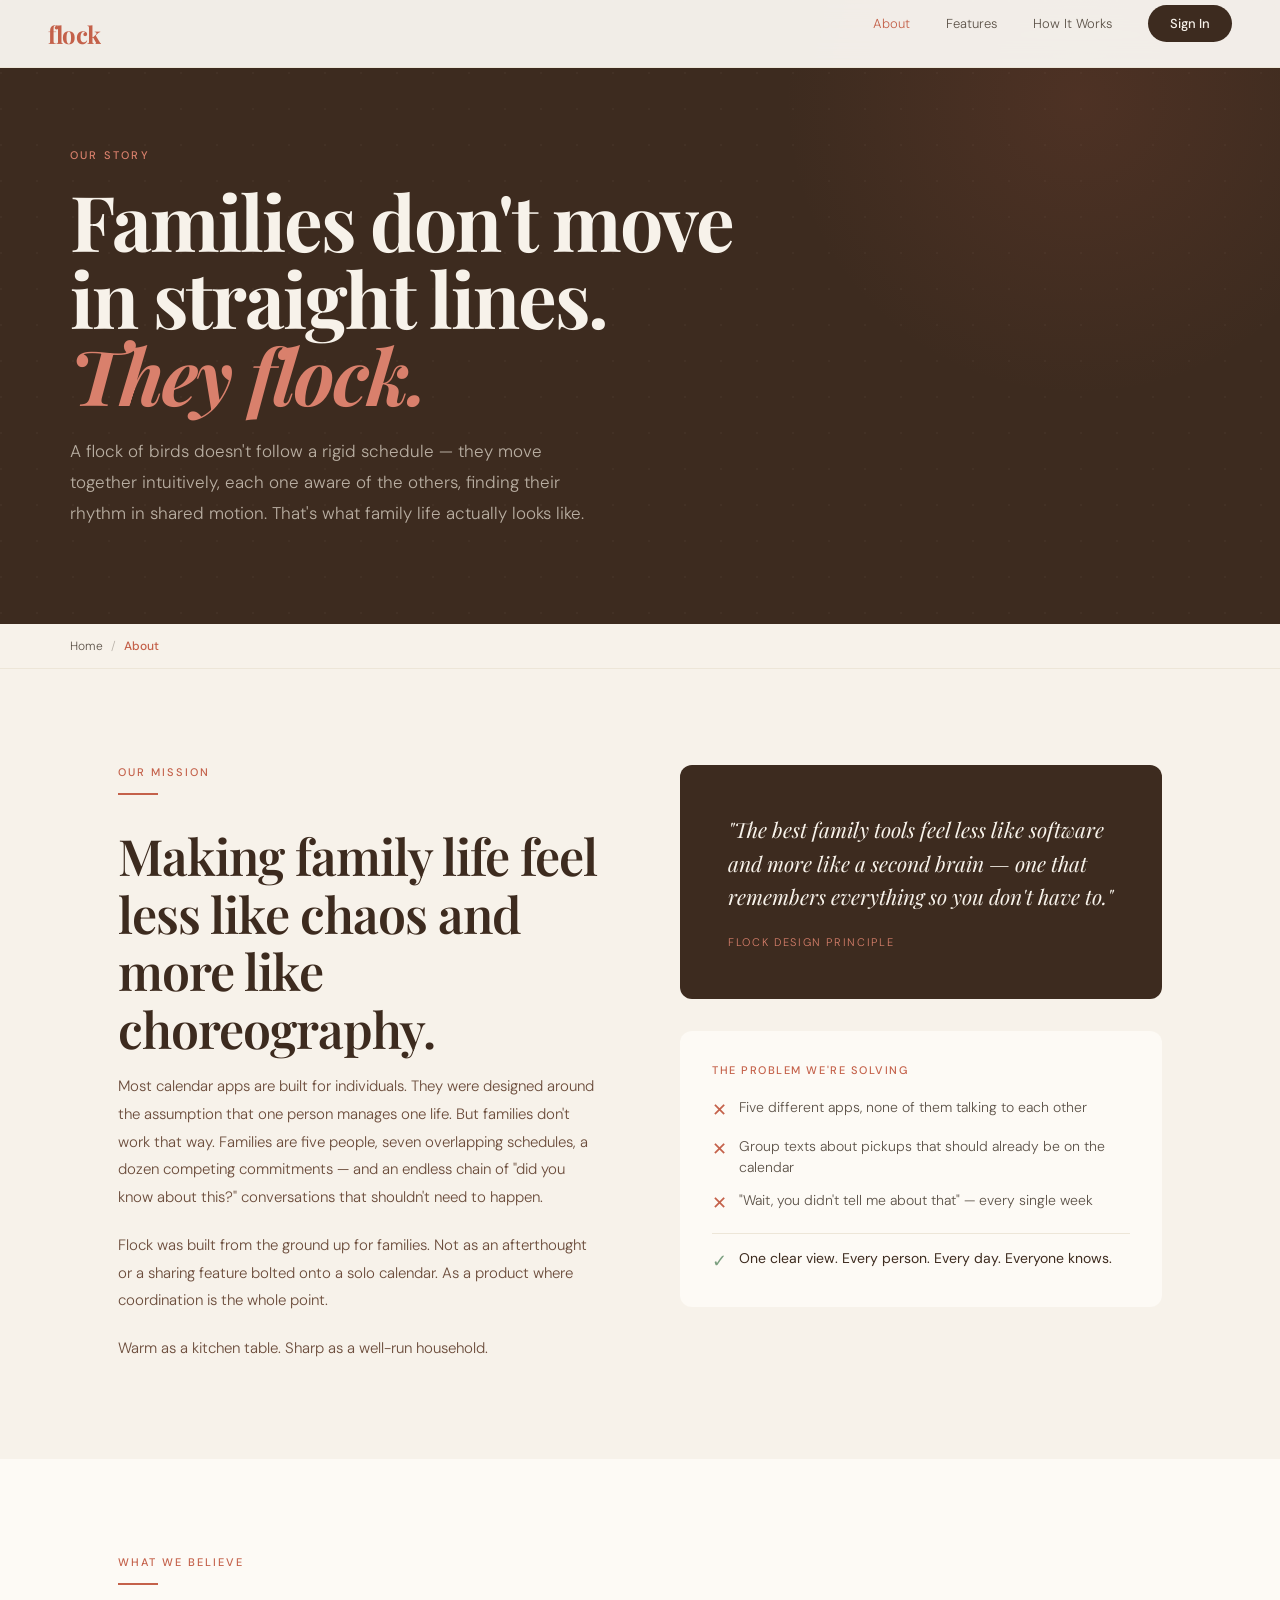
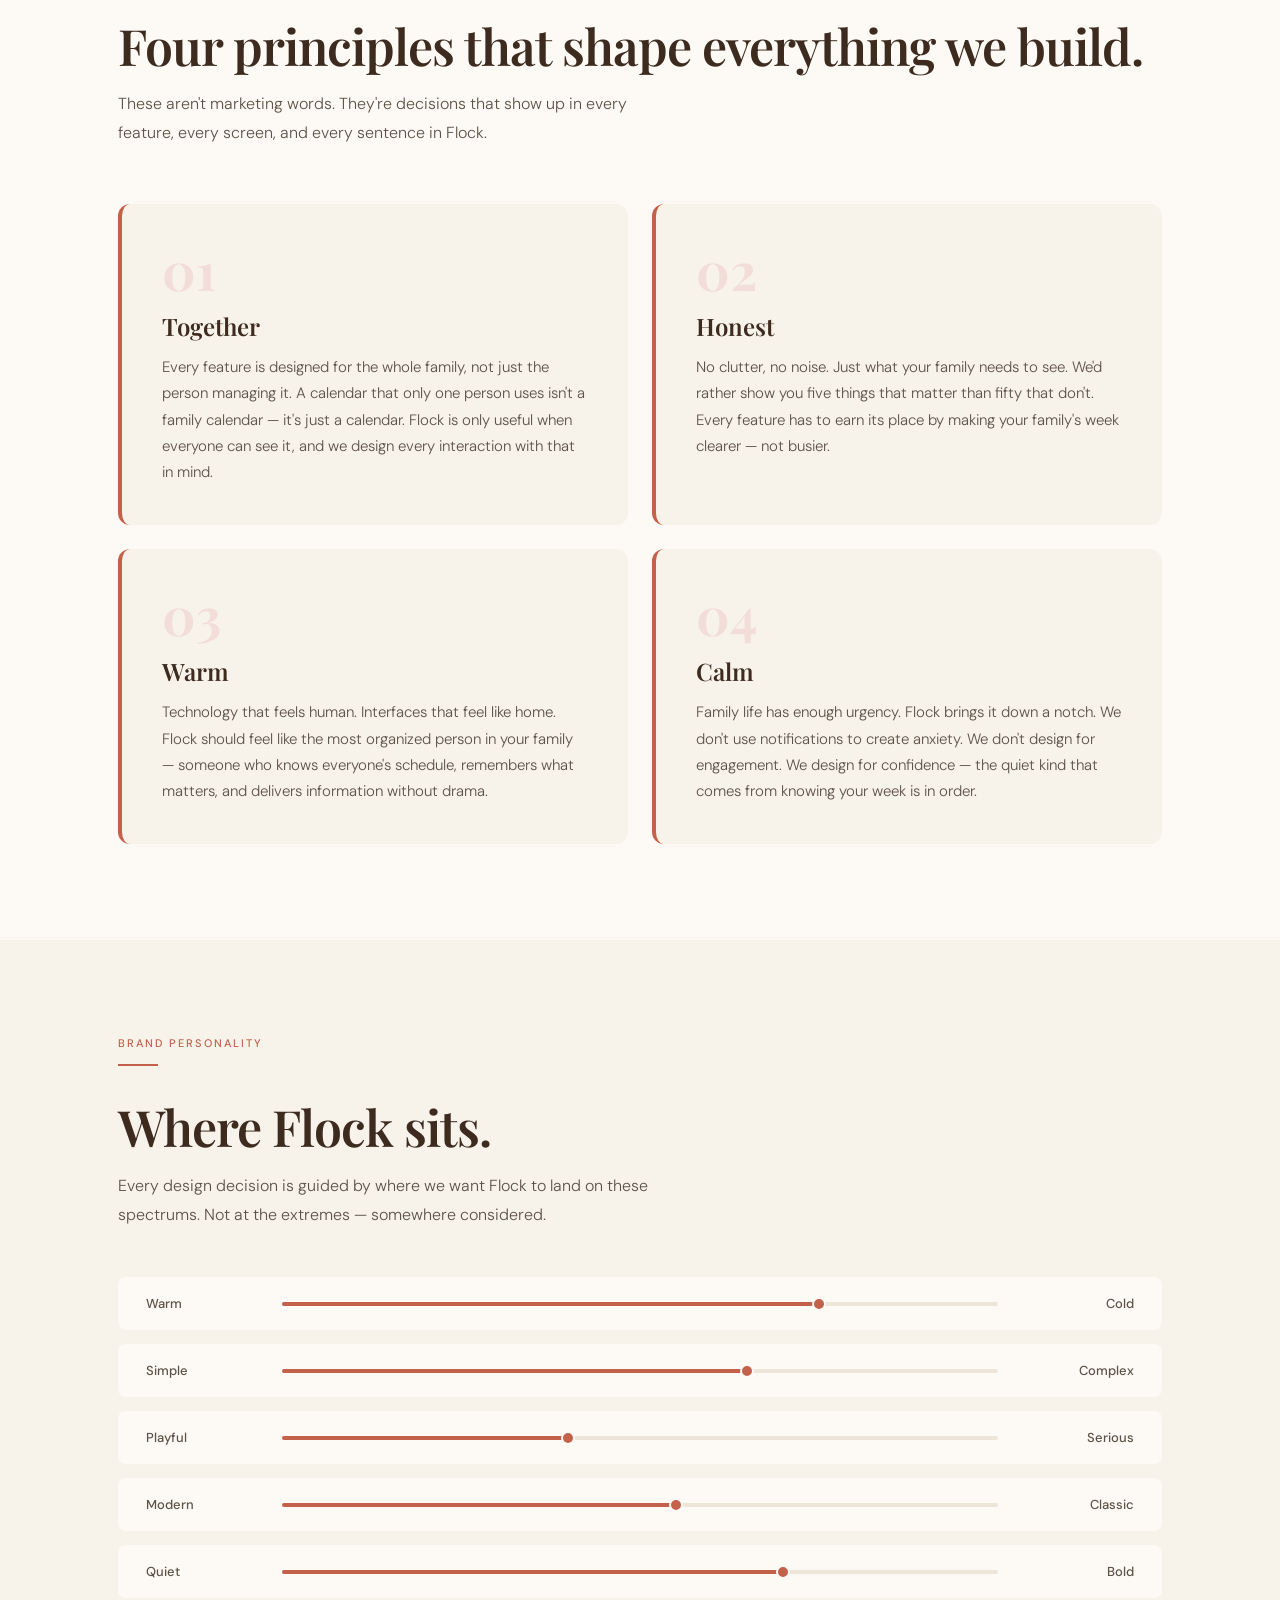
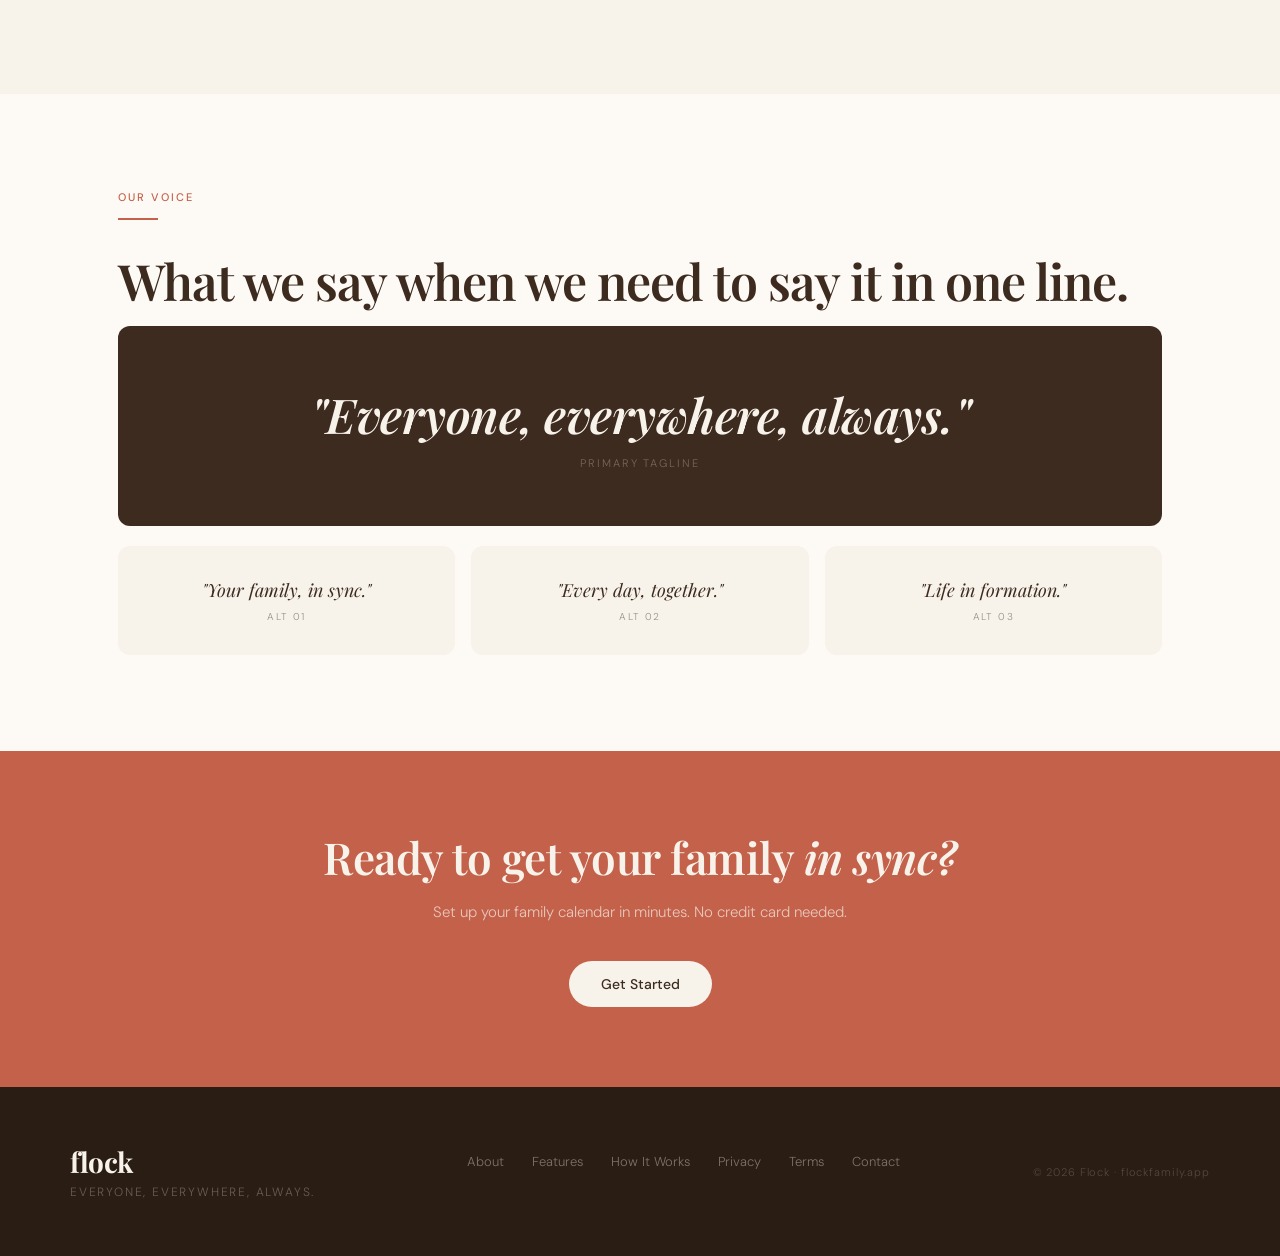
==== commit d056fbef: "SEO: comprehensive audit fixes — remove noindex, add canonical/OG/Twitter/JSON-LD, shared CSS, sitem" ====
--- a/about.html
+++ b/about.html
@@ -3,30 +3,24 @@
 <head>
 <meta charset="UTF-8">
 <meta name="viewport" content="width=device-width, initial-scale=1.0">
-<title>About — Flock</title>
-<meta name="description" content="The story, principles, and personality behind Flock — the family calendar built around how families actually live.">
+<title>About Flock Family — Built for Real Family Life</title>
+<meta name="description" content="Flock Family started as a personal project for one household. Today it helps families coordinate schedules without the chaos of group texts.">
+<meta property="og:site_name" content="Flock Family">
+<meta property="og:title" content="About Flock Family — Built for Real Family Life">
+<meta property="og:description" content="Flock Family started as a personal project for one household. Today it helps families coordinate schedules without the chaos of group texts.">
+<link rel="canonical" href="https://flockfamily.app/about.html">
+<meta property="og:url" content="https://flockfamily.app/about.html">
+<meta property="og:type" content="website">
+<meta property="og:image" content="https://flockfamily.app/og-image.png">
+<meta property="og:image:width" content="1200">
+<meta property="og:image:height" content="630">
+<meta name="twitter:card" content="summary_large_image">
+<meta name="twitter:title" content="About Flock Family — Built for Real Family Life">
+<meta name="twitter:description" content="Flock Family started as a personal project for one household. Today it helps families coordinate schedules without the chaos of group texts.">
+<meta name="twitter:image" content="https://flockfamily.app/og-image.png">
 <link href="https://fonts.googleapis.com/css2?family=Playfair+Display:ital,wght@0,400;0,600;0,700;1,400;1,600&family=DM+Sans:wght@300;400;500&family=DM+Mono:wght@400;500&display=swap" rel="stylesheet">
+<link rel="stylesheet" href="/styles.css">
 <style>
-  :root {
-    --terra:#C4614A; --terra-l:#D9806C; --terra-p:#F2DDD8;
-    --cream:#F7F2EA; --cream-d:#EDE6D8;
-    --sage:#7A9E7E; --sage-l:#A8C4AB; --sage-p:#E4EDE5;
-    --bark:#3D2B1F; --bark-m:#6B4C3B;
-    --white:#FDFAF5; --slate:#5C5248;
-    --gold:#C9A84C; --gold-p:#F5EDD4;
-  }
-  *{margin:0;padding:0;box-sizing:border-box} html{scroll-behavior:smooth}
-  body{background:var(--white);color:var(--bark);font-family:'DM Sans',sans-serif;font-weight:300;overflow-x:hidden}
-
-  nav{position:fixed;top:0;left:0;right:0;z-index:100;background:rgba(253,250,245,.94);backdrop-filter:blur(14px);-webkit-backdrop-filter:blur(14px);border-bottom:1px solid var(--cream-d);padding:0 48px;height:68px;display:flex;align-items:center;justify-content:space-between}
-  .nav-logo{font-family:'Playfair Display',serif;font-size:24px;font-weight:700;color:var(--terra);letter-spacing:-.5px;text-decoration:none}
-  .nav-links{display:flex;align-items:center;gap:36px;list-style:none}
-  .nav-links a{font-size:13px;color:var(--slate);text-decoration:none;transition:color .2s}
-  .nav-links a:hover,.nav-links a.active{color:var(--terra)}
-  .nav-signin{background:var(--bark);color:var(--cream)!important;padding:10px 22px;border-radius:100px;font-weight:500!important;transition:background .2s,transform .15s!important}
-  .nav-signin:hover{background:var(--terra)!important;transform:translateY(-1px)}
-  .nav-mobile-toggle{display:none;background:none;border:none;cursor:pointer;padding:4px}
-
   section{padding:96px 0}
   .container{max-width:1140px;margin:0 auto;padding:0 48px}
   .lbl{font-size:11px;font-weight:500;letter-spacing:.18em;text-transform:uppercase;color:var(--terra);margin-bottom:14px;display:block}
@@ -35,21 +29,7 @@
   .sub{font-size:16px;line-height:1.8;color:var(--slate);max-width:560px}
   .body-text{font-size:15px;line-height:1.85;color:var(--bark-m);margin-bottom:20px}
 
-  .page-hero{background:var(--bark);padding:148px 48px 96px;position:relative;overflow:hidden}
-  .ph-dots{position:absolute;inset:0;opacity:.03;background-image:radial-gradient(circle at 1px 1px,var(--cream) 1px,transparent 0);background-size:36px 36px;pointer-events:none}
   .ph-glow{position:absolute;top:-200px;right:-100px;width:600px;height:600px;background:radial-gradient(circle,rgba(196,97,74,.12) 0%,transparent 70%);pointer-events:none}
-  .ph-inner{position:relative;z-index:2;max-width:1140px;margin:0 auto}
-  .ph-eye{font-size:11px;font-weight:500;letter-spacing:.2em;text-transform:uppercase;color:var(--terra-l);margin-bottom:20px;display:block}
-  .ph-title{font-family:'Playfair Display',serif;font-size:clamp(42px,6vw,80px);font-weight:700;color:var(--cream);line-height:1;letter-spacing:-2px;margin-bottom:24px}
-  .ph-title em{font-style:italic;color:var(--terra-l)}
-  .ph-body{font-size:17px;font-weight:300;color:rgba(237,230,216,.7);line-height:1.8;max-width:540px}
-
-  .breadcrumb{background:var(--cream);border-bottom:1px solid var(--cream-d);padding:14px 48px}
-  .bc-inner{max-width:1140px;margin:0 auto;display:flex;align-items:center;gap:8px;font-size:12px;color:var(--slate)}
-  .bc-inner a{color:var(--slate);text-decoration:none;transition:color .2s}
-  .bc-inner a:hover{color:var(--terra)}
-  .bc-sep{opacity:.4}
-  .bc-cur{color:var(--terra);font-weight:500}
 
   .cta-strip{background:var(--terra);padding:80px 48px;text-align:center}
   .cta-strip-t{font-family:'Playfair Display',serif;font-size:clamp(26px,4vw,44px);font-weight:600;color:var(--cream);line-height:1.2;letter-spacing:-.5px;margin-bottom:16px}
@@ -58,30 +38,13 @@
   .btn-cream{background:var(--cream);color:var(--bark);padding:14px 32px;border-radius:100px;font-size:14px;font-weight:500;text-decoration:none;transition:background .2s,transform .15s;display:inline-block}
   .btn-cream:hover{background:var(--white);transform:translateY(-2px)}
 
-  footer{background:#2A1D14;padding:56px 48px}
-  .footer-inner{max-width:1140px;margin:0 auto;display:flex;align-items:center;justify-content:space-between;flex-wrap:wrap;gap:24px}
-  .footer-logo{font-family:'Playfair Display',serif;font-size:28px;font-weight:700;color:var(--cream);letter-spacing:-.5px}
-  .footer-tagline{font-size:12px;color:rgba(247,242,234,.3);letter-spacing:.15em;text-transform:uppercase;margin-top:4px}
-  .footer-links{display:flex;gap:28px;list-style:none;flex-wrap:wrap}
-  .footer-links a{font-size:13px;color:rgba(247,242,234,.4);text-decoration:none;transition:color .2s}
-  .footer-links a:hover{color:var(--cream)}
-  .footer-copy{font-size:11px;color:rgba(247,242,234,.2);letter-spacing:.08em}
-
   .reveal{opacity:0;transform:translateY(28px);transition:opacity .7s ease,transform .7s ease}
   .reveal.visible{opacity:1;transform:none}
 
   @media(max-width:900px){
-    nav{padding:0 24px}
-    .nav-links{display:none}
-    .nav-links.open{display:flex;flex-direction:column;position:fixed;top:68px;left:0;right:0;background:var(--white);padding:24px;border-bottom:1px solid var(--cream-d);gap:20px;z-index:99}
-    .nav-mobile-toggle{display:flex}
     .container{padding:0 24px}
     section{padding:64px 0}
-    .page-hero{padding:120px 24px 72px}
-    .breadcrumb{padding:14px 24px}
     .cta-strip{padding:64px 24px}
-    .footer-inner{flex-direction:column;text-align:center}
-    .footer-links{justify-content:center}
   }
 
   /* mission */
@@ -127,6 +90,16 @@
     .sp-lbl{font-size:11px}
   }
 </style>
+<script type="application/ld+json">
+{
+  "@context": "https://schema.org",
+  "@type": "BreadcrumbList",
+  "itemListElement": [
+    {"@type": "ListItem", "position": 1, "name": "Home", "item": "https://flockfamily.app/"},
+    {"@type": "ListItem", "position": 2, "name": "About", "item": "https://flockfamily.app/about.html"}
+  ]
+}
+</script>
 </head>
 <body>
 <nav>
@@ -145,6 +118,7 @@
     </svg>
   </button>
 </nav>
+<main>
 <div class="page-hero">
   <div class="ph-dots"></div><div class="ph-glow"></div>
   <div class="ph-inner">
@@ -255,6 +229,7 @@
   <p class="cta-strip-b">Set up your family calendar in minutes. No credit card needed.</p>
   <a href="https://app.flockfamily.app/signup" class="btn-cream">Get Started</a>
 </div>
+</main>
 
 <footer>
   <div class="footer-inner">
--- a/styles.css
+++ b/styles.css
@@ -0,0 +1,79 @@
+/* ─── CSS VARIABLES ─── */
+:root {
+  --terra:#C4614A; --terra-l:#D9806C; --terra-p:#F2DDD8;
+  --cream:#F7F2EA; --cream-d:#EDE6D8;
+  --sage:#7A9E7E; --sage-l:#A8C4AB; --sage-p:#E4EDE5;
+  --bark:#3D2B1F; --bark-m:#6B4C3B;
+  --white:#FDFAF5; --slate:#5C5248;
+  --gold:#C9A84C; --gold-p:#F5EDD4;
+}
+
+/* ─── RESET ─── */
+*{margin:0;padding:0;box-sizing:border-box} html{scroll-behavior:smooth}
+
+/* ─── BODY ─── */
+body{background:var(--white);color:var(--bark);font-family:'DM Sans',sans-serif;font-weight:300;overflow-x:hidden}
+
+/* ─── NAV ─── */
+nav{position:fixed;top:0;left:0;right:0;z-index:100;background:rgba(253,250,245,.94);backdrop-filter:blur(14px);-webkit-backdrop-filter:blur(14px);border-bottom:1px solid var(--cream-d);padding:0 48px;height:68px;display:flex;align-items:center;justify-content:space-between}
+.nav-logo{font-family:'Playfair Display',serif;font-size:24px;font-weight:700;color:var(--terra);letter-spacing:-.5px;text-decoration:none}
+.nav-links{display:flex;align-items:center;gap:36px;list-style:none}
+.nav-links a{font-size:13px;color:var(--slate);text-decoration:none;transition:color .2s}
+.nav-links a:hover,.nav-links a.active{color:var(--terra)}
+.nav-signin{background:var(--bark);color:var(--cream)!important;padding:10px 22px;border-radius:100px;font-weight:500!important;transition:background .2s,transform .15s!important}
+.nav-signin:hover{background:var(--terra)!important;transform:translateY(-1px)}
+.nav-mobile-toggle{display:none;background:none;border:none;cursor:pointer;padding:4px}
+
+/* ─── PAGE HERO (inner pages) ─── */
+.page-hero{background:var(--bark);padding:148px 48px 96px;position:relative;overflow:hidden}
+.ph-dots{position:absolute;inset:0;opacity:.03;background-image:radial-gradient(circle at 1px 1px,var(--cream) 1px,transparent 0);background-size:36px 36px;pointer-events:none}
+.ph-inner{position:relative;z-index:2;max-width:1140px;margin:0 auto}
+.ph-eye{font-size:11px;font-weight:500;letter-spacing:.2em;text-transform:uppercase;color:var(--terra-l);margin-bottom:20px;display:block}
+.ph-title{font-family:'Playfair Display',serif;font-size:clamp(42px,6vw,80px);font-weight:700;color:var(--cream);line-height:1;letter-spacing:-2px;margin-bottom:24px}
+.ph-title em{font-style:italic;color:var(--terra-l)}
+.ph-body{font-size:17px;font-weight:300;color:rgba(237,230,216,.7);line-height:1.8;max-width:540px}
+
+/* ─── BREADCRUMB ─── */
+.breadcrumb{background:var(--cream);border-bottom:1px solid var(--cream-d);padding:14px 48px}
+.bc-inner{max-width:1140px;margin:0 auto;display:flex;align-items:center;gap:8px;font-size:12px;color:var(--slate)}
+.bc-inner a{color:var(--slate);text-decoration:none;transition:color .2s}
+.bc-inner a:hover{color:var(--terra)}
+.bc-sep{opacity:.4}
+.bc-cur{color:var(--terra);font-weight:500}
+
+/* ─── FOOTER ─── */
+footer{background:#2A1D14;padding:56px 48px}
+.footer-inner{max-width:1140px;margin:0 auto;display:flex;align-items:center;justify-content:space-between;flex-wrap:wrap;gap:24px}
+.footer-logo{font-family:'Playfair Display',serif;font-size:28px;font-weight:700;color:var(--cream);letter-spacing:-.5px}
+.footer-tagline{font-size:12px;color:rgba(247,242,234,.3);letter-spacing:.15em;text-transform:uppercase;margin-top:4px}
+.footer-links{display:flex;gap:28px;list-style:none;flex-wrap:wrap}
+.footer-links a{font-size:13px;color:rgba(247,242,234,.4);text-decoration:none;transition:color .2s}
+.footer-links a:hover{color:var(--cream)}
+.footer-copy{font-size:11px;color:rgba(247,242,234,.2);letter-spacing:.08em}
+
+/* ─── LEGAL PAGE CONTENT (privacy, terms) ─── */
+.content{max-width:760px;margin:0 auto;padding:80px 48px 96px}
+.updated{font-size:12px;color:var(--slate);margin-bottom:56px;padding:12px 18px;background:var(--cream);border-radius:8px;display:inline-block}
+.section{margin-bottom:56px}
+.section-title{font-family:'Playfair Display',serif;font-size:22px;font-weight:600;color:var(--bark);margin-bottom:16px;padding-bottom:12px;border-bottom:1px solid var(--cream-d)}
+p{font-size:15px;line-height:1.85;color:var(--bark-m);margin-bottom:14px}
+p:last-child{margin-bottom:0}
+ul{padding-left:20px;margin-bottom:14px}
+ul li{font-size:15px;line-height:1.8;color:var(--bark-m);margin-bottom:6px}
+a{color:var(--terra);text-decoration:none}
+a:hover{text-decoration:underline}
+.callout{background:var(--sage-p);border-left:3px solid var(--sage);border-radius:0 8px 8px 0;padding:18px 22px;margin-bottom:14px}
+.callout p{color:#3A6040;margin-bottom:0}
+
+/* ─── MOBILE ─── */
+@media(max-width:900px){
+  nav{padding:0 24px}
+  .nav-links{display:none}
+  .nav-links.open{display:flex;flex-direction:column;position:fixed;top:68px;left:0;right:0;background:var(--white);padding:24px;border-bottom:1px solid var(--cream-d);gap:20px;z-index:99}
+  .nav-mobile-toggle{display:flex}
+  .page-hero{padding:120px 24px 72px}
+  .breadcrumb{padding:14px 24px}
+  .footer-inner{flex-direction:column;text-align:center}
+  .footer-links{justify-content:center}
+  .content{padding:56px 24px 72px}
+}
